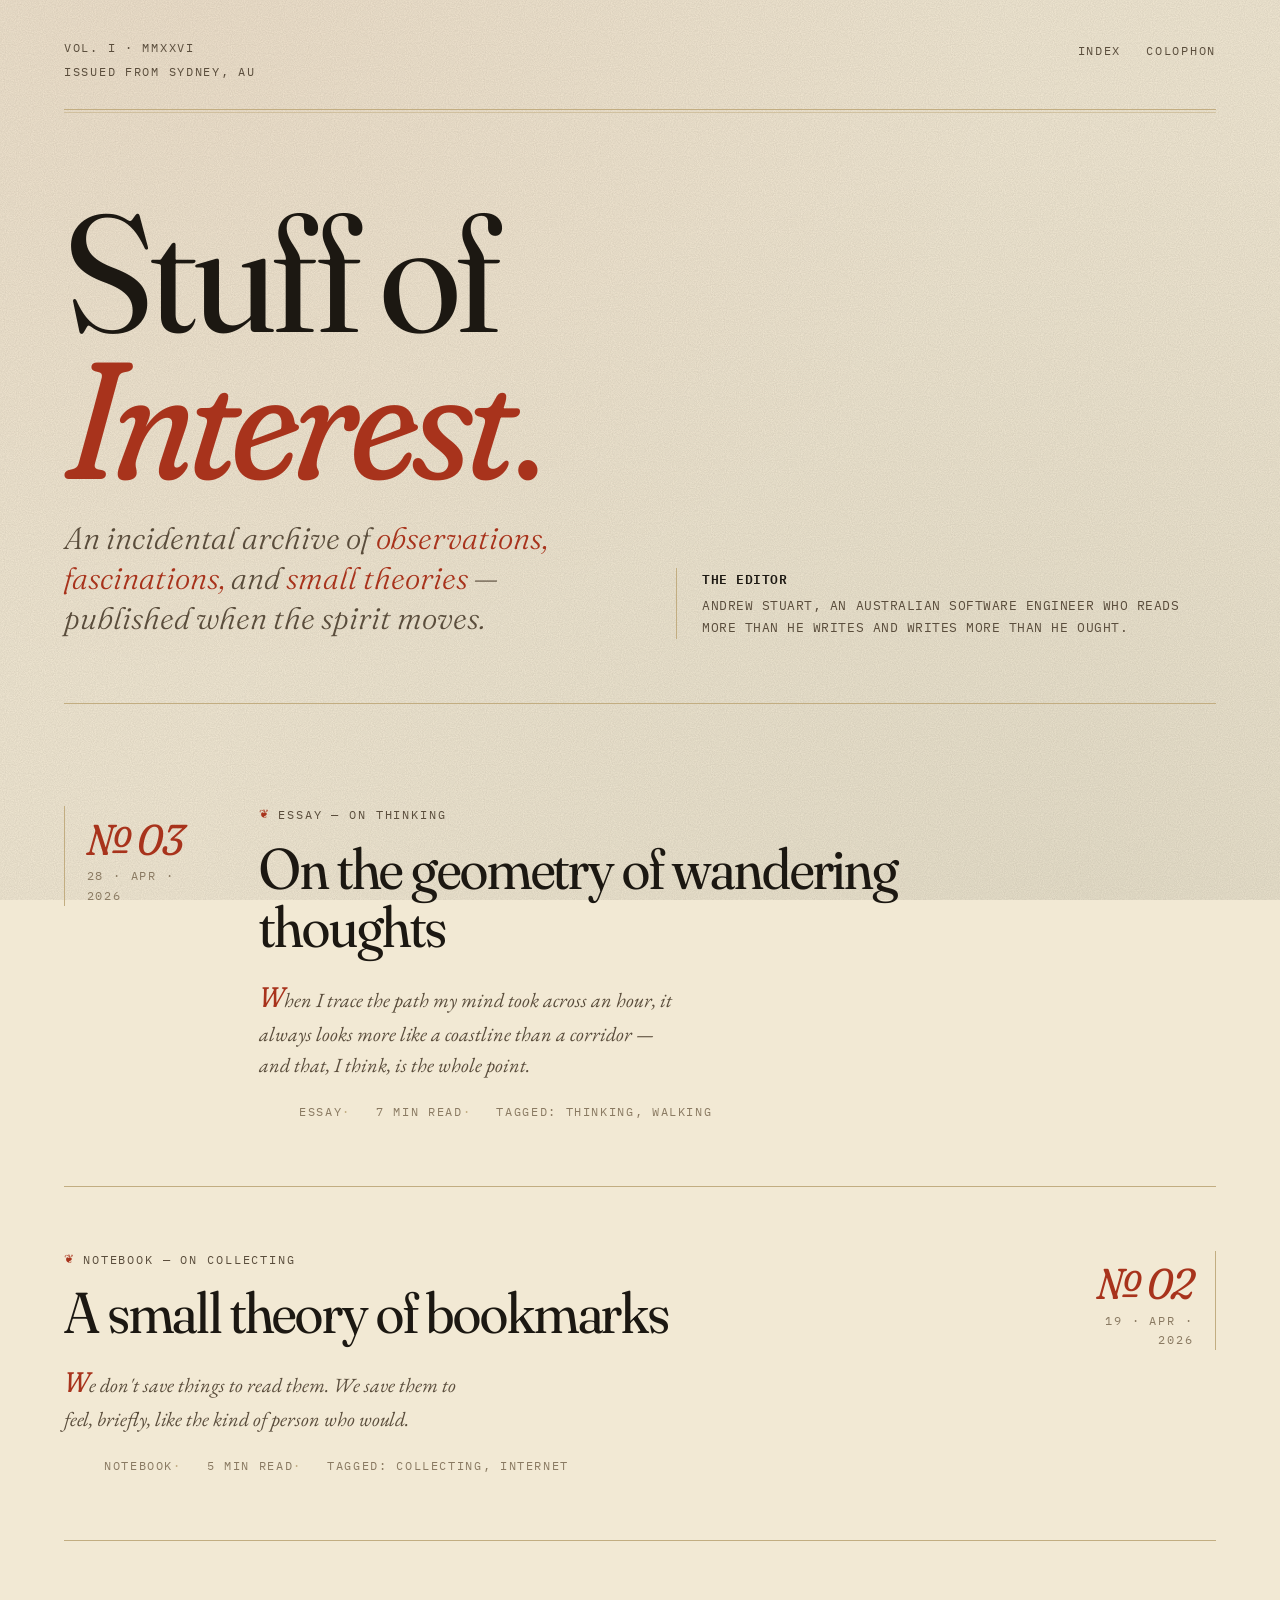
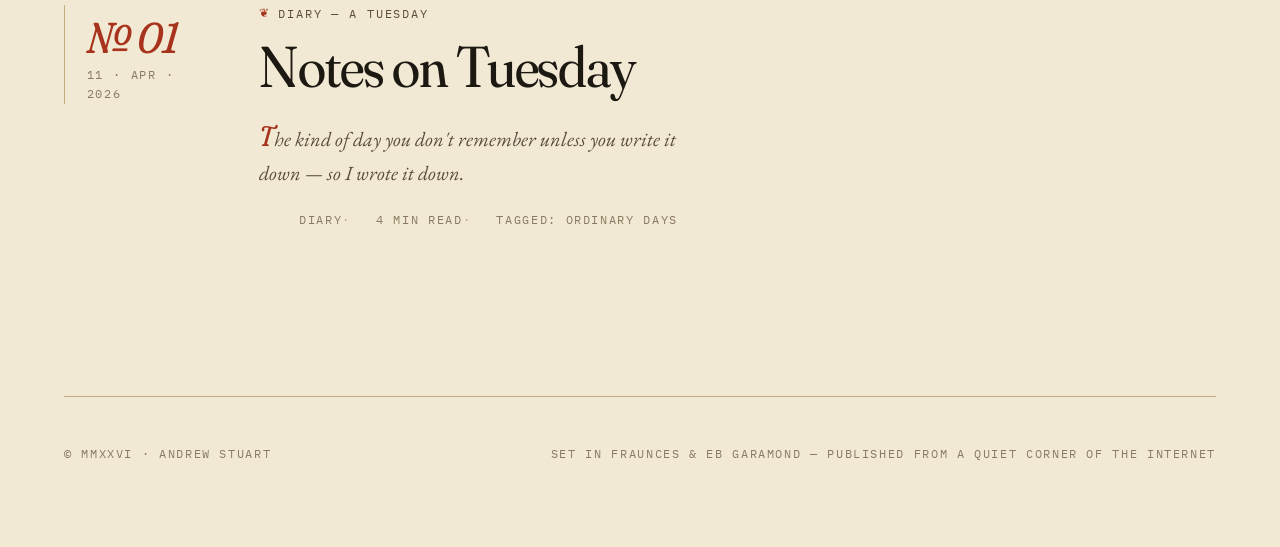
==== index.html @ b73d091a "Initial commit: Stuff of Interest blog Editorial-style static blog with three sample posts. Set in F" ====
<!doctype html>
<html lang="en">
<head>
  <meta charset="utf-8">
  <meta name="viewport" content="width=device-width, initial-scale=1">
  <title>Stuff of Interest — a commonplace book by Andrew Stuart</title>
  <meta name="description" content="An incidental archive of observations, fascinations, and small theories — a commonplace book kept by Andrew Stuart.">
  <link rel="preconnect" href="https://fonts.googleapis.com">
  <link rel="preconnect" href="https://fonts.gstatic.com" crossorigin>
  <link href="https://fonts.googleapis.com/css2?family=Fraunces:ital,opsz,wght,SOFT,WONK@0,9..144,300..700,30..100,0..1;1,9..144,300..700,30..100,0..1&family=EB+Garamond:ital,wght@0,400..600;1,400..600&family=IBM+Plex+Mono:wght@400;500&display=swap" rel="stylesheet">
  <link rel="stylesheet" href="assets/css/styles.css">
</head>
<body>
  <div class="page">

    <header class="masthead">
      <div class="mast-meta">
        <span>Vol. I · MMXXVI</span>
        <span>Issued from Sydney, AU</span>
      </div>
      <nav class="mast-nav" aria-label="Primary">
        <a href="index.html">Index</a>
        <a href="about.html">Colophon</a>
      </nav>
    </header>

    <section class="hero">
      <h1 class="logotype">
        Stuff of<br>
        <em>Interest</em><span class="period">.</span>
      </h1>
    </section>

    <section class="lede">
      <p class="lede-tagline">
        An incidental archive of <em>observations, fascinations,</em> and <em>small theories</em> — published when the spirit moves.
      </p>
      <aside class="lede-card">
        <strong>The Editor</strong>
        Andrew Stuart, an Australian software engineer who reads more than he writes and writes more than he ought.
      </aside>
    </section>

    <main>
      <ol class="entries" role="list">

        <li class="entry">
          <div class="entry-no">
            <span class="num">№ 03</span>
            <span class="date">28 · Apr · 2026</span>
          </div>
          <div class="entry-body">
            <p class="entry-tag">Essay — On thinking</p>
            <h2 class="entry-title">
              <a href="posts/geometry-of-wandering.html">On the geometry of wandering thoughts</a>
            </h2>
            <p class="entry-dek">
              When I trace the path my mind took across an hour, it always looks more like a coastline than a corridor — and that, I think, is the whole point.
            </p>
            <ul class="entry-meta">
              <li>Essay</li>
              <li>7 min read</li>
              <li>Tagged: thinking, walking</li>
            </ul>
          </div>
        </li>

        <li class="entry">
          <div class="entry-no">
            <span class="num">№ 02</span>
            <span class="date">19 · Apr · 2026</span>
          </div>
          <div class="entry-body">
            <p class="entry-tag">Notebook — On collecting</p>
            <h2 class="entry-title">
              <a href="posts/theory-of-bookmarks.html">A small theory of bookmarks</a>
            </h2>
            <p class="entry-dek">
              We don't save things to read them. We save them to feel, briefly, like the kind of person who would.
            </p>
            <ul class="entry-meta">
              <li>Notebook</li>
              <li>5 min read</li>
              <li>Tagged: collecting, internet</li>
            </ul>
          </div>
        </li>

        <li class="entry">
          <div class="entry-no">
            <span class="num">№ 01</span>
            <span class="date">11 · Apr · 2026</span>
          </div>
          <div class="entry-body">
            <p class="entry-tag">Diary — A Tuesday</p>
            <h2 class="entry-title">
              <a href="posts/notes-on-tuesday.html">Notes on Tuesday</a>
            </h2>
            <p class="entry-dek">
              The kind of day you don't remember unless you write it down — so I wrote it down.
            </p>
            <ul class="entry-meta">
              <li>Diary</li>
              <li>4 min read</li>
              <li>Tagged: ordinary days</li>
            </ul>
          </div>
        </li>

      </ol>
    </main>

    <footer class="colophon-foot">
      <p>© MMXXVI · Andrew Stuart</p>
      <p>Set in Fraunces &amp; EB Garamond — published from a quiet corner of the internet</p>
    </footer>

  </div>
</body>
</html>
---- assets/css/styles.css ----
/* ───────────────────────────────────────────────────────
   Stuff of Interest — stylesheet
   Set in Fraunces, EB Garamond, IBM Plex Mono
   ─────────────────────────────────────────────────────── */

:root {
  --paper:        #f2e9d4;
  --paper-warm:   #ede2c6;
  --paper-deep:   #e3d4ad;
  --ink:          #1c1812;
  --ink-soft:     #5a4d3c;
  --ink-faint:    #8a7a62;
  --accent:       #a8331c;
  --accent-deep:  #7a2412;
  --accent-light: #d6724e;
  --rule:         #c2ad81;
  --highlight:    #e7c14b;

  --serif-display: "Fraunces", "Iowan Old Style", "Palatino", Georgia, serif;
  --serif-body:    "EB Garamond", "Palatino", "Iowan Old Style", Georgia, serif;
  --mono:          "IBM Plex Mono", "JetBrains Mono", ui-monospace, "Menlo", monospace;

  --measure: 36rem;
}

/* ── reset ── */
*, *::before, *::after { box-sizing: border-box; }
html, body { margin: 0; padding: 0; }
img, svg { display: block; max-width: 100%; }
a { color: inherit; }

/* ── paper ── */
html {
  background: var(--paper);
  color: var(--ink);
  font-family: var(--serif-body);
  font-size: 18px;
  line-height: 1.6;
  -webkit-font-smoothing: antialiased;
  -moz-osx-font-smoothing: grayscale;
  text-rendering: optimizeLegibility;
  font-feature-settings: "kern", "liga", "onum";
}

body {
  position: relative;
  min-height: 100vh;
  /* paper grain — tiny SVG noise overlay */
  background-image:
    radial-gradient(ellipse at 15% 0%, rgba(168, 51, 28, 0.04), transparent 55%),
    radial-gradient(ellipse at 85% 100%, rgba(58, 80, 53, 0.05), transparent 60%),
    url("data:image/svg+xml;utf8,<svg xmlns='http://www.w3.org/2000/svg' width='240' height='240'><filter id='n'><feTurbulence type='fractalNoise' baseFrequency='0.92' numOctaves='2' stitchTiles='stitch'/><feColorMatrix values='0 0 0 0 0.11   0 0 0 0 0.09   0 0 0 0 0.07   0 0 0 0.18 0'/></filter><rect width='100%' height='100%' filter='url(%23n)'/></svg>");
  background-attachment: fixed, fixed, fixed;
}

/* ── selection ── */
::selection {
  background: var(--ink);
  color: var(--paper);
}

/* ── links ── */
a {
  color: var(--accent);
  text-decoration: none;
  border-bottom: 1px solid currentColor;
  text-underline-offset: 0.18em;
  transition: color .25s ease, border-color .25s ease, background-color .25s ease;
}
a:hover {
  color: var(--accent-deep);
  background-color: rgba(231, 193, 75, 0.32);
}

/* ───────────────────────── layout ───────────────────────── */
.page {
  max-width: 88rem;
  margin: 0 auto;
  padding: clamp(1.5rem, 3vw, 3rem) clamp(1.25rem, 5vw, 5rem) 4rem;
}

/* ─────────────── masthead ─────────────── */
.masthead {
  display: grid;
  grid-template-columns: 1fr auto;
  align-items: start;
  gap: 1rem;
  padding-bottom: 1.5rem;
  border-bottom: 1px solid var(--rule);
  margin-bottom: clamp(2.5rem, 7vw, 6rem);
  position: relative;
}

.masthead::before {
  /* second hairline beneath the rule, classic masthead trick */
  content: "";
  position: absolute;
  left: 0; right: 0;
  bottom: -4px;
  border-bottom: 1px solid var(--rule);
  opacity: .55;
}

.mast-meta {
  font-family: var(--mono);
  font-size: .68rem;
  letter-spacing: .14em;
  text-transform: uppercase;
  color: var(--ink-soft);
  display: flex;
  flex-direction: column;
  gap: .35em;
}

.mast-meta a { color: var(--ink-soft); border-bottom-color: transparent; }
.mast-meta a:hover { color: var(--accent); border-bottom-color: var(--accent); background: transparent; }

.mast-nav {
  font-family: var(--mono);
  font-size: .68rem;
  letter-spacing: .14em;
  text-transform: uppercase;
  text-align: right;
  color: var(--ink-soft);
  display: flex;
  gap: 1.4rem;
  align-items: flex-start;
  padding-top: .15rem;
}

.mast-nav a {
  color: var(--ink-soft);
  border-bottom: 1px solid transparent;
}
.mast-nav a:hover {
  color: var(--accent);
  border-bottom-color: var(--accent);
  background: transparent;
}

/* ─────────────── hero / logotype ─────────────── */
.logotype {
  font-family: var(--serif-display);
  font-weight: 400;
  font-style: normal;
  font-variation-settings: "SOFT" 30, "WONK" 1, "opsz" 144;
  font-size: clamp(3.5rem, 13vw, 11rem);
  line-height: .88;
  letter-spacing: -0.025em;
  margin: 0 0 1.5rem;
  color: var(--ink);
}

.logotype em {
  font-style: italic;
  font-variation-settings: "SOFT" 100, "WONK" 1, "opsz" 144;
  color: var(--accent);
}

.logotype .period {
  color: var(--accent);
  font-style: normal;
}

.lede {
  display: grid;
  grid-template-columns: 1fr minmax(0, 30rem);
  gap: 3rem;
  align-items: end;
  margin-bottom: clamp(3rem, 8vw, 6rem);
  padding-bottom: clamp(2rem, 5vw, 4rem);
  border-bottom: 1px solid var(--rule);
}

.lede-tagline {
  font-family: var(--serif-display);
  font-style: italic;
  font-weight: 300;
  font-size: clamp(1.4rem, 2.4vw, 2rem);
  line-height: 1.3;
  color: var(--ink-soft);
  margin: 0;
  max-width: 28rem;
}

.lede-tagline em {
  color: var(--accent);
  font-style: italic;
}

.lede-card {
  font-family: var(--mono);
  font-size: .72rem;
  line-height: 1.7;
  letter-spacing: .04em;
  color: var(--ink-soft);
  border-left: 1px solid var(--rule);
  padding-left: 1.4rem;
  text-transform: uppercase;
}

.lede-card strong {
  display: block;
  color: var(--ink);
  font-weight: 600;
  margin-bottom: .4em;
}

/* ─────────────── entries (homepage list) ─────────────── */
.entries {
  list-style: none;
  margin: 0;
  padding: 0;
  display: flex;
  flex-direction: column;
}

.entry {
  display: grid;
  grid-template-columns: 8rem 1fr;
  gap: clamp(1.5rem, 4vw, 4rem);
  padding: clamp(2.5rem, 5vw, 4rem) 0;
  border-bottom: 1px solid var(--rule);
  position: relative;
}

.entry:first-child { padding-top: 0; }
.entry:last-child  { border-bottom: none; }

/* alternating layout — every other entry shifts its title */
.entry:nth-child(even) {
  grid-template-columns: 1fr 8rem;
}
.entry:nth-child(even) .entry-no { order: 2; text-align: right; padding-left: 0; padding-right: 0; border-left: none; border-right: 1px solid var(--rule); padding-right: 1.2rem; }
.entry:nth-child(even) .entry-body { order: 1; padding-right: 1.2rem; }

.entry-no {
  font-family: var(--mono);
  font-size: .72rem;
  letter-spacing: .14em;
  text-transform: uppercase;
  color: var(--ink-faint);
  padding-left: 1.2rem;
  border-left: 1px solid var(--rule);
  align-self: start;
  padding-top: .65rem;
  display: flex;
  flex-direction: column;
  gap: .4em;
}

.entry-no .num {
  font-family: var(--serif-display);
  font-style: italic;
  font-size: 2.4rem;
  font-weight: 400;
  letter-spacing: -0.02em;
  color: var(--accent);
  line-height: 1;
  font-variation-settings: "SOFT" 100, "opsz" 144;
}

.entry-no .date {
  font-size: .68rem;
}

.entry-body {
  min-width: 0;
}

.entry-tag {
  font-family: var(--mono);
  font-size: .65rem;
  letter-spacing: .16em;
  text-transform: uppercase;
  color: var(--ink-soft);
  margin: 0 0 .8rem;
}

.entry-tag::before {
  content: "❦";
  display: inline-block;
  margin-right: .6em;
  color: var(--accent);
  transform: translateY(-0.05em);
}

.entry-title {
  font-family: var(--serif-display);
  font-weight: 400;
  font-variation-settings: "SOFT" 50, "opsz" 144;
  font-size: clamp(2rem, 4.5vw, 3.6rem);
  line-height: 1.02;
  letter-spacing: -0.02em;
  margin: 0 0 1rem;
  color: var(--ink);
  max-width: 22ch;
}

.entry-title a {
  color: inherit;
  border-bottom: none;
  background-image: linear-gradient(to right, var(--accent), var(--accent));
  background-size: 0% 2px;
  background-repeat: no-repeat;
  background-position: 0 100%;
  transition: background-size .5s cubic-bezier(.2, .9, .3, 1), color .3s;
}
.entry-title a:hover {
  color: var(--accent);
  background-size: 100% 2px;
  background-color: transparent;
}

.entry-dek {
  font-size: 1.12rem;
  line-height: 1.55;
  color: var(--ink-soft);
  max-width: 42ch;
  margin: 0 0 1.2rem;
  font-style: italic;
  font-family: var(--serif-body);
}

.entry-dek::first-letter {
  font-family: var(--serif-display);
  font-size: 1.4em;
  font-style: italic;
  color: var(--accent);
  font-variation-settings: "SOFT" 100, "opsz" 144;
}

.entry-meta {
  font-family: var(--mono);
  font-size: .65rem;
  letter-spacing: .14em;
  text-transform: uppercase;
  color: var(--ink-faint);
  display: flex;
  gap: 1.4rem;
  flex-wrap: wrap;
  margin: 0;
}

.entry-meta li { list-style: none; }
.entry-meta li + li::before {
  content: "·";
  margin-right: 1.4rem;
  margin-left: -1.4rem;
  color: var(--rule);
}

/* ───────────────────────── post page ───────────────────────── */
.article {
  display: grid;
  grid-template-columns: minmax(0, 1fr);
  justify-items: center;
  margin-top: 2rem;
}

.article-head {
  text-align: center;
  max-width: 40rem;
  margin-bottom: 4rem;
  position: relative;
}

.article-kicker {
  font-family: var(--mono);
  font-size: .7rem;
  letter-spacing: .22em;
  text-transform: uppercase;
  color: var(--accent);
  margin: 0 0 2rem;
  display: flex;
  align-items: center;
  justify-content: center;
  gap: 1rem;
}

.article-kicker::before,
.article-kicker::after {
  content: "";
  height: 1px;
  background: var(--rule);
  flex: 1;
  max-width: 4rem;
}

.article-title {
  font-family: var(--serif-display);
  font-weight: 400;
  font-variation-settings: "SOFT" 60, "opsz" 144;
  font-size: clamp(2.4rem, 6vw, 5rem);
  line-height: 1;
  letter-spacing: -0.025em;
  margin: 0 0 1.5rem;
}

.article-title em {
  font-style: italic;
  color: var(--accent);
  font-variation-settings: "SOFT" 100, "opsz" 144;
}

.article-deck {
  font-family: var(--serif-display);
  font-style: italic;
  font-weight: 300;
  font-size: clamp(1.1rem, 1.8vw, 1.4rem);
  line-height: 1.4;
  color: var(--ink-soft);
  margin: 0 auto 2rem;
  max-width: 32rem;
}

.article-byline {
  font-family: var(--mono);
  font-size: .68rem;
  letter-spacing: .16em;
  text-transform: uppercase;
  color: var(--ink-soft);
  display: flex;
  justify-content: center;
  gap: 1.4rem;
  flex-wrap: wrap;
}
.article-byline span + span::before {
  content: "·";
  margin-right: 1.4rem;
  margin-left: -1.4rem;
  color: var(--rule);
}

/* body */
.article-body {
  max-width: var(--measure);
  width: 100%;
  font-size: 1.18rem;
  line-height: 1.65;
}

.article-body p {
  margin: 0 0 1.4em;
  hyphens: auto;
}

.article-body > p:first-of-type::first-letter {
  font-family: var(--serif-display);
  font-weight: 400;
  font-variation-settings: "SOFT" 100, "opsz" 144;
  font-size: 5.2em;
  line-height: .82;
  float: left;
  padding: 0.05em 0.12em 0 0;
  color: var(--accent);
}

.article-body h2 {
  font-family: var(--serif-display);
  font-style: italic;
  font-weight: 400;
  font-variation-settings: "SOFT" 100, "opsz" 144;
  font-size: 1.9rem;
  line-height: 1.15;
  letter-spacing: -.01em;
  margin: 3rem 0 1rem;
  color: var(--ink);
}

.article-body blockquote {
  font-family: var(--serif-display);
  font-style: italic;
  font-weight: 300;
  font-variation-settings: "SOFT" 100, "opsz" 144;
  font-size: 1.55rem;
  line-height: 1.35;
  margin: 2.5rem -2rem;
  padding: 0 2rem;
  border-left: 2px solid var(--accent);
  color: var(--ink);
}

.article-body em { font-style: italic; }
.article-body strong { font-weight: 600; color: var(--ink); }
.article-body code {
  font-family: var(--mono);
  font-size: .92em;
  background: var(--paper-deep);
  padding: 0.1em 0.4em;
  border-radius: 2px;
}

.article-body hr,
.fleuron {
  border: none;
  text-align: center;
  margin: 3rem 0;
  display: block;
  color: var(--accent);
}

.fleuron::before {
  content: "❦";
  font-family: var(--serif-display);
  font-size: 1.6rem;
  letter-spacing: 1.5rem;
  padding-left: 1.5rem;
  color: var(--accent);
}

.article-body ul, .article-body ol {
  padding-left: 1.5rem;
  margin: 0 0 1.4em;
}
.article-body li { margin-bottom: .4em; }

/* article footer + nav */
.article-foot {
  max-width: var(--measure);
  width: 100%;
  margin-top: 4rem;
  padding-top: 2rem;
  border-top: 1px solid var(--rule);
  font-family: var(--mono);
  font-size: .72rem;
  letter-spacing: .12em;
  text-transform: uppercase;
  color: var(--ink-soft);
  display: flex;
  justify-content: space-between;
  gap: 1rem;
}

.article-foot a { color: var(--ink); border-bottom: 1px solid var(--rule); }
.article-foot a:hover { color: var(--accent); border-bottom-color: var(--accent); }

.article-nav {
  max-width: 60rem;
  width: 100%;
  margin: 4rem auto 0;
  display: grid;
  grid-template-columns: 1fr 1fr;
  gap: 2rem;
  border-top: 1px solid var(--rule);
  padding-top: 2rem;
}

.article-nav a {
  display: block;
  border: none;
  font-family: var(--serif-display);
  font-style: italic;
  color: var(--ink);
  font-size: 1.3rem;
  line-height: 1.2;
  background: transparent;
}
.article-nav a:hover { color: var(--accent); background: transparent; }
.article-nav .nav-label {
  display: block;
  font-family: var(--mono);
  font-size: .65rem;
  letter-spacing: .18em;
  text-transform: uppercase;
  color: var(--ink-faint);
  margin-bottom: .5rem;
  font-style: normal;
}
.article-nav .nav-next { text-align: right; }

/* ────────────── about / colophon ────────────── */
.colophon {
  max-width: 38rem;
  margin: 0 auto;
}

.colophon-section {
  border-top: 1px solid var(--rule);
  padding: 2rem 0;
  display: grid;
  grid-template-columns: 8rem 1fr;
  gap: 2rem;
}

.colophon-section:last-of-type { border-bottom: 1px solid var(--rule); }

.colophon-label {
  font-family: var(--mono);
  font-size: .68rem;
  letter-spacing: .16em;
  text-transform: uppercase;
  color: var(--accent);
  padding-top: .35rem;
}

.colophon-body p { margin: 0 0 .9em; }
.colophon-body p:last-child { margin-bottom: 0; }

/* ───────────────────────── footer ───────────────────────── */
.colophon-foot {
  margin-top: clamp(4rem, 8vw, 7rem);
  padding-top: 2rem;
  border-top: 1px solid var(--rule);
  display: flex;
  justify-content: space-between;
  flex-wrap: wrap;
  gap: 1rem;
  font-family: var(--mono);
  font-size: .65rem;
  letter-spacing: .14em;
  text-transform: uppercase;
  color: var(--ink-faint);
}

.colophon-foot a { color: var(--ink-faint); border-bottom-color: transparent; }
.colophon-foot a:hover { color: var(--accent); border-bottom-color: var(--accent); background: transparent; }

/* ───────────────────────── animations ───────────────────────── */
@keyframes rise {
  from { opacity: 0; transform: translateY(0.6rem); }
  to   { opacity: 1; transform: translateY(0); }
}
@keyframes fade {
  from { opacity: 0; }
  to   { opacity: 1; }
}

.masthead { animation: fade .8s ease both; }
.logotype { animation: rise 1.1s cubic-bezier(.2,.8,.3,1) both; animation-delay: .1s; }
.lede     { animation: rise 1.1s cubic-bezier(.2,.8,.3,1) both; animation-delay: .35s; }
.entry    { animation: rise 1s   cubic-bezier(.2,.8,.3,1) both; }
.entry:nth-child(1) { animation-delay: .5s; }
.entry:nth-child(2) { animation-delay: .65s; }
.entry:nth-child(3) { animation-delay: .8s; }
.entry:nth-child(4) { animation-delay: .95s; }
.entry:nth-child(5) { animation-delay: 1.1s; }

.article-head { animation: rise 1s cubic-bezier(.2,.8,.3,1) both; animation-delay: .15s; }
.article-body { animation: rise 1s cubic-bezier(.2,.8,.3,1) both; animation-delay: .4s; }

@media (prefers-reduced-motion: reduce) {
  *, *::before, *::after {
    animation: none !important;
    transition: none !important;
  }
}

/* ───────────────────────── responsive ───────────────────────── */
@media (max-width: 720px) {
  .masthead {
    grid-template-columns: 1fr;
    gap: 1rem;
  }
  .mast-nav { justify-content: flex-start; text-align: left; }

  .lede {
    grid-template-columns: 1fr;
    gap: 1.5rem;
  }
  .lede-card { border-left: none; border-top: 1px solid var(--rule); padding-left: 0; padding-top: 1.4rem; }

  .entry,
  .entry:nth-child(even) {
    grid-template-columns: 1fr;
    gap: 1rem;
  }
  .entry-no,
  .entry:nth-child(even) .entry-no {
    flex-direction: row;
    align-items: center;
    border-left: none;
    border-right: none;
    padding: 0;
    gap: 1rem;
  }
  .entry-no .num { font-size: 1.6rem; }
  .entry:nth-child(even) .entry-body { padding-right: 0; }

  .article-body blockquote {
    margin: 2rem 0;
    padding-left: 1.2rem;
  }

  .article-foot,
  .article-nav {
    grid-template-columns: 1fr;
    flex-direction: column;
  }
  .article-nav .nav-next { text-align: left; }

  .colophon-section {
    grid-template-columns: 1fr;
    gap: .6rem;
  }
}
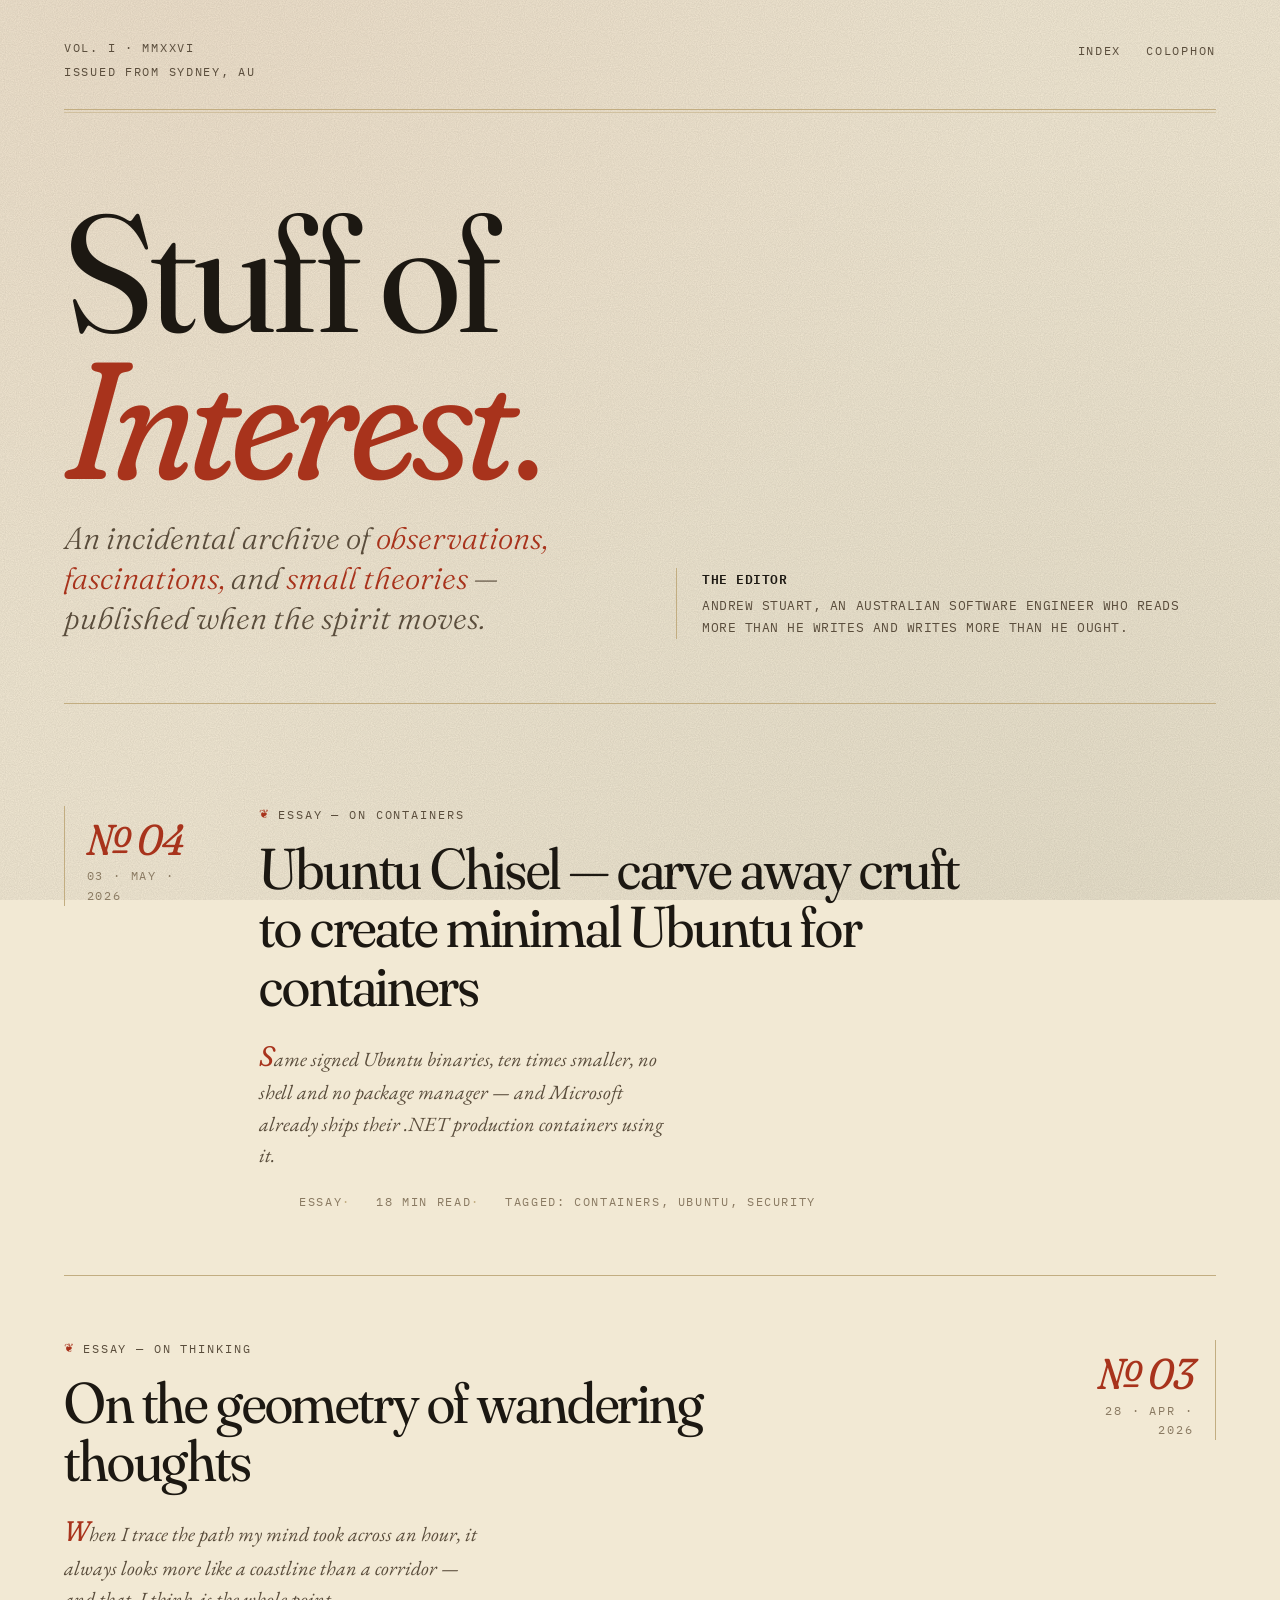
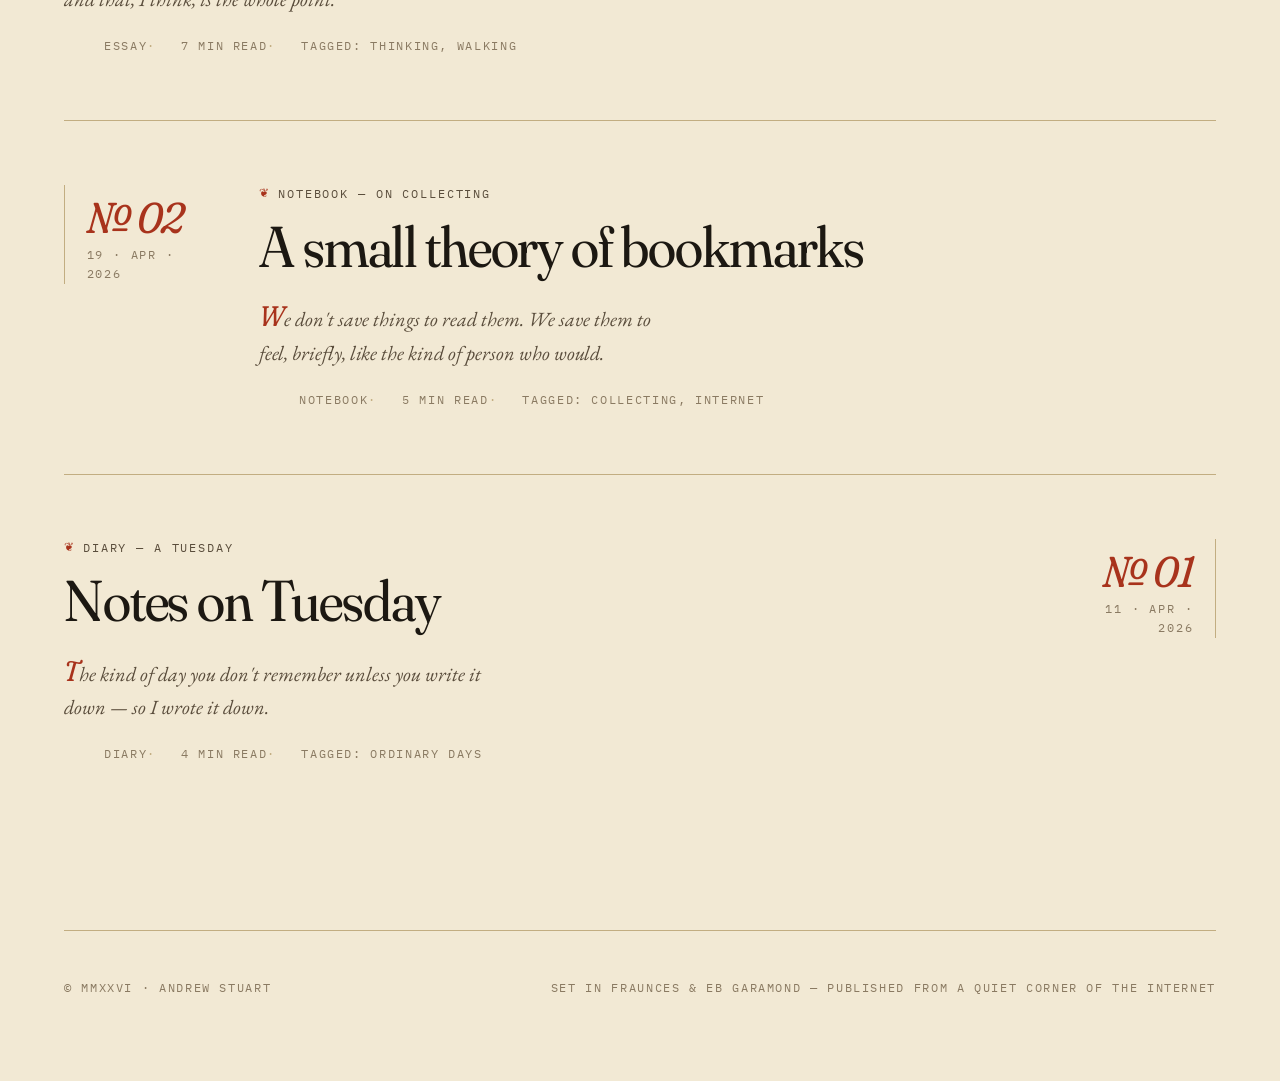
==== commit 7ff823a8: "Add post: Ubuntu Chisel — carve away cruft First long-form essay. Adds posts/ubuntu-chisel.html, ind" ====
--- a/index.html
+++ b/index.html
@@ -43,6 +43,27 @@
 
     <main>
       <ol class="entries" role="list">
+
+        <li class="entry">
+          <div class="entry-no">
+            <span class="num">№ 04</span>
+            <span class="date">03 · May · 2026</span>
+          </div>
+          <div class="entry-body">
+            <p class="entry-tag">Essay — On containers</p>
+            <h2 class="entry-title">
+              <a href="posts/ubuntu-chisel.html">Ubuntu Chisel — carve away cruft to create minimal Ubuntu for containers</a>
+            </h2>
+            <p class="entry-dek">
+              Same signed Ubuntu binaries, ten times smaller, no shell and no package manager — and Microsoft already ships their .NET production containers using it.
+            </p>
+            <ul class="entry-meta">
+              <li>Essay</li>
+              <li>18 min read</li>
+              <li>Tagged: containers, ubuntu, security</li>
+            </ul>
+          </div>
+        </li>
 
         <li class="entry">
           <div class="entry-no">
--- a/assets/css/styles.css
+++ b/assets/css/styles.css
@@ -489,6 +489,31 @@
   background: var(--paper-deep);
   padding: 0.1em 0.4em;
   border-radius: 2px;
+}
+
+.article-body pre {
+  font-family: var(--mono);
+  font-size: 0.78rem;
+  line-height: 1.6;
+  background: var(--paper-deep);
+  border: 1px solid var(--rule);
+  border-left: 2px solid var(--accent);
+  padding: 1.1rem 1.3rem;
+  margin: 1.8rem -1rem;
+  overflow-x: auto;
+  color: var(--ink);
+  white-space: pre;
+  -webkit-overflow-scrolling: touch;
+  border-radius: 1px;
+}
+
+.article-body pre code {
+  font-family: inherit;
+  font-size: inherit;
+  background: transparent;
+  padding: 0;
+  border-radius: 0;
+  color: inherit;
 }
 
 .article-body hr,
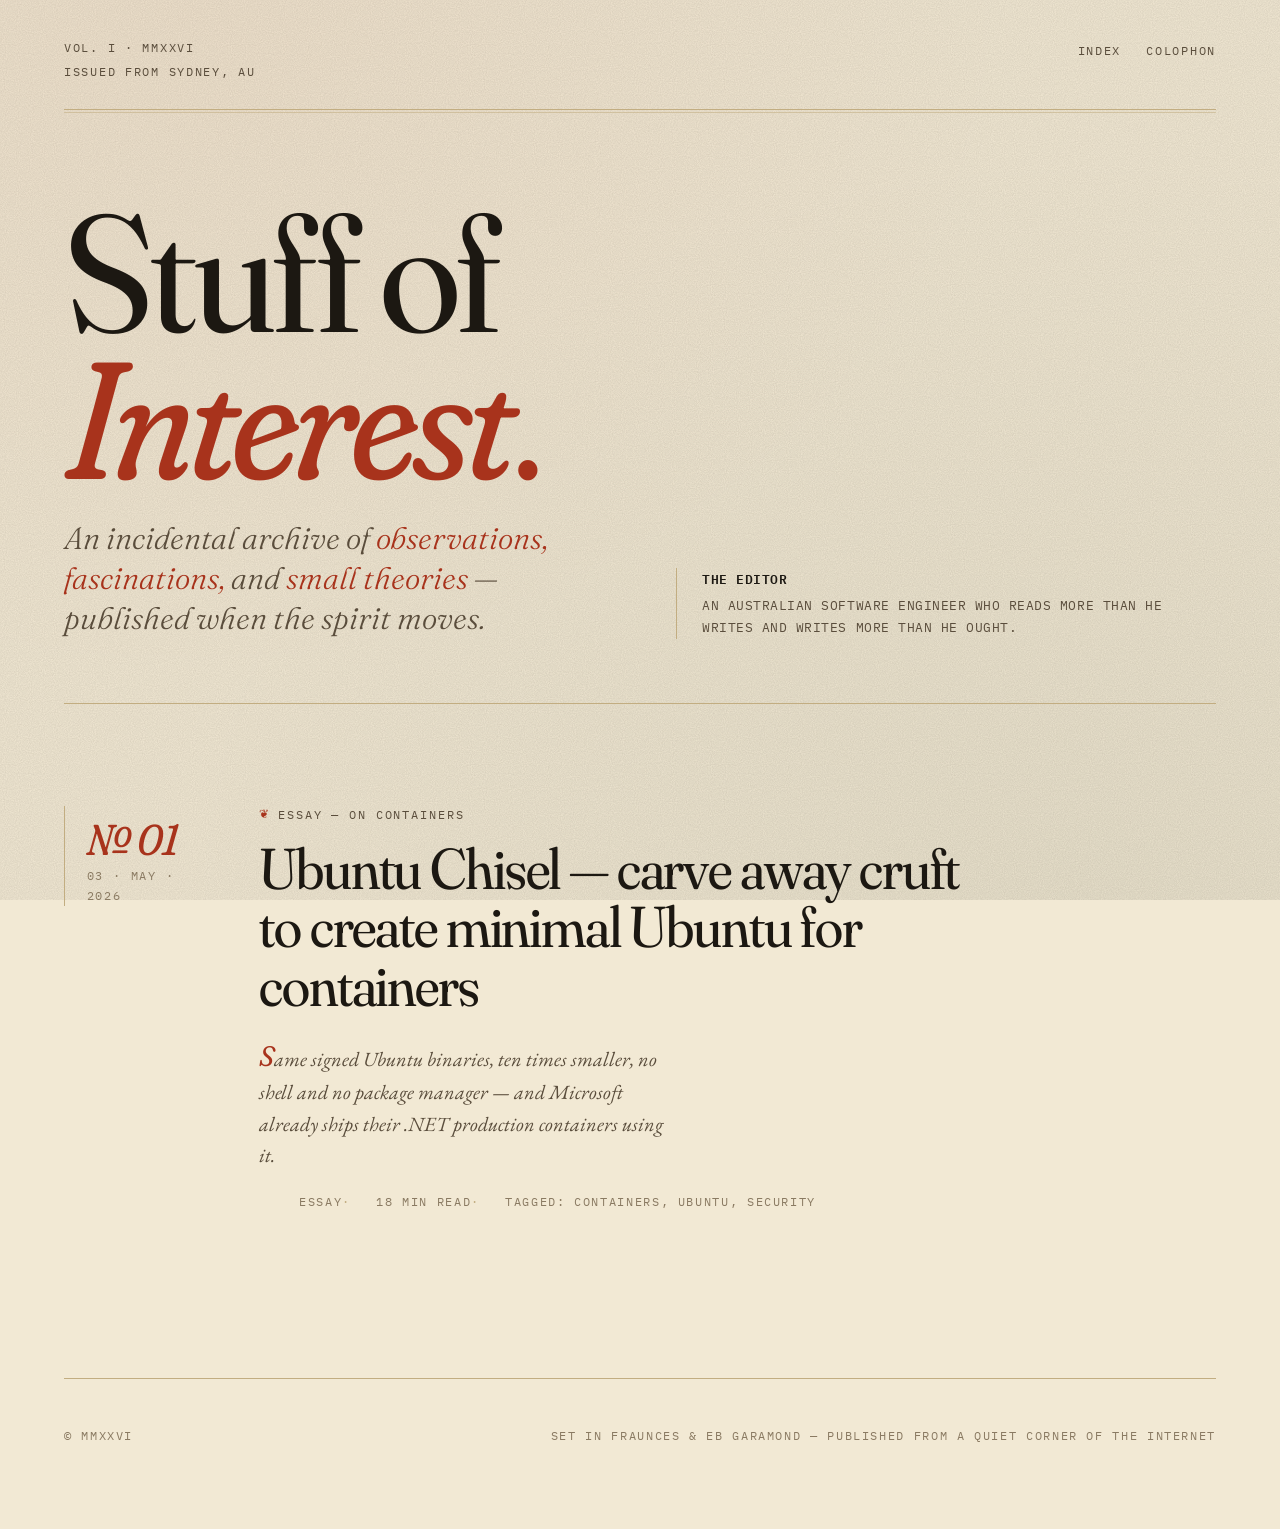
==== commit 1b708d88: "Strip personal name and prune sample posts Removed the three sample posts (geometry-of-wandering, th" ====
--- a/index.html
+++ b/index.html
@@ -3,8 +3,8 @@
 <head>
   <meta charset="utf-8">
   <meta name="viewport" content="width=device-width, initial-scale=1">
-  <title>Stuff of Interest — a commonplace book by Andrew Stuart</title>
-  <meta name="description" content="An incidental archive of observations, fascinations, and small theories — a commonplace book kept by Andrew Stuart.">
+  <title>Stuff of Interest — a commonplace book</title>
+  <meta name="description" content="An incidental archive of observations, fascinations, and small theories.">
   <link rel="preconnect" href="https://fonts.googleapis.com">
   <link rel="preconnect" href="https://fonts.gstatic.com" crossorigin>
   <link href="https://fonts.googleapis.com/css2?family=Fraunces:ital,opsz,wght,SOFT,WONK@0,9..144,300..700,30..100,0..1;1,9..144,300..700,30..100,0..1&family=EB+Garamond:ital,wght@0,400..600;1,400..600&family=IBM+Plex+Mono:wght@400;500&display=swap" rel="stylesheet">
@@ -37,7 +37,7 @@
       </p>
       <aside class="lede-card">
         <strong>The Editor</strong>
-        Andrew Stuart, an Australian software engineer who reads more than he writes and writes more than he ought.
+        An Australian software engineer who reads more than he writes and writes more than he ought.
       </aside>
     </section>
 
@@ -46,7 +46,7 @@
 
         <li class="entry">
           <div class="entry-no">
-            <span class="num">№ 04</span>
+            <span class="num">№ 01</span>
             <span class="date">03 · May · 2026</span>
           </div>
           <div class="entry-body">
@@ -65,74 +65,11 @@
           </div>
         </li>
 
-        <li class="entry">
-          <div class="entry-no">
-            <span class="num">№ 03</span>
-            <span class="date">28 · Apr · 2026</span>
-          </div>
-          <div class="entry-body">
-            <p class="entry-tag">Essay — On thinking</p>
-            <h2 class="entry-title">
-              <a href="posts/geometry-of-wandering.html">On the geometry of wandering thoughts</a>
-            </h2>
-            <p class="entry-dek">
-              When I trace the path my mind took across an hour, it always looks more like a coastline than a corridor — and that, I think, is the whole point.
-            </p>
-            <ul class="entry-meta">
-              <li>Essay</li>
-              <li>7 min read</li>
-              <li>Tagged: thinking, walking</li>
-            </ul>
-          </div>
-        </li>
-
-        <li class="entry">
-          <div class="entry-no">
-            <span class="num">№ 02</span>
-            <span class="date">19 · Apr · 2026</span>
-          </div>
-          <div class="entry-body">
-            <p class="entry-tag">Notebook — On collecting</p>
-            <h2 class="entry-title">
-              <a href="posts/theory-of-bookmarks.html">A small theory of bookmarks</a>
-            </h2>
-            <p class="entry-dek">
-              We don't save things to read them. We save them to feel, briefly, like the kind of person who would.
-            </p>
-            <ul class="entry-meta">
-              <li>Notebook</li>
-              <li>5 min read</li>
-              <li>Tagged: collecting, internet</li>
-            </ul>
-          </div>
-        </li>
-
-        <li class="entry">
-          <div class="entry-no">
-            <span class="num">№ 01</span>
-            <span class="date">11 · Apr · 2026</span>
-          </div>
-          <div class="entry-body">
-            <p class="entry-tag">Diary — A Tuesday</p>
-            <h2 class="entry-title">
-              <a href="posts/notes-on-tuesday.html">Notes on Tuesday</a>
-            </h2>
-            <p class="entry-dek">
-              The kind of day you don't remember unless you write it down — so I wrote it down.
-            </p>
-            <ul class="entry-meta">
-              <li>Diary</li>
-              <li>4 min read</li>
-              <li>Tagged: ordinary days</li>
-            </ul>
-          </div>
-        </li>
-
       </ol>
     </main>
 
     <footer class="colophon-foot">
-      <p>© MMXXVI · Andrew Stuart</p>
+      <p>© MMXXVI</p>
       <p>Set in Fraunces &amp; EB Garamond — published from a quiet corner of the internet</p>
     </footer>
 
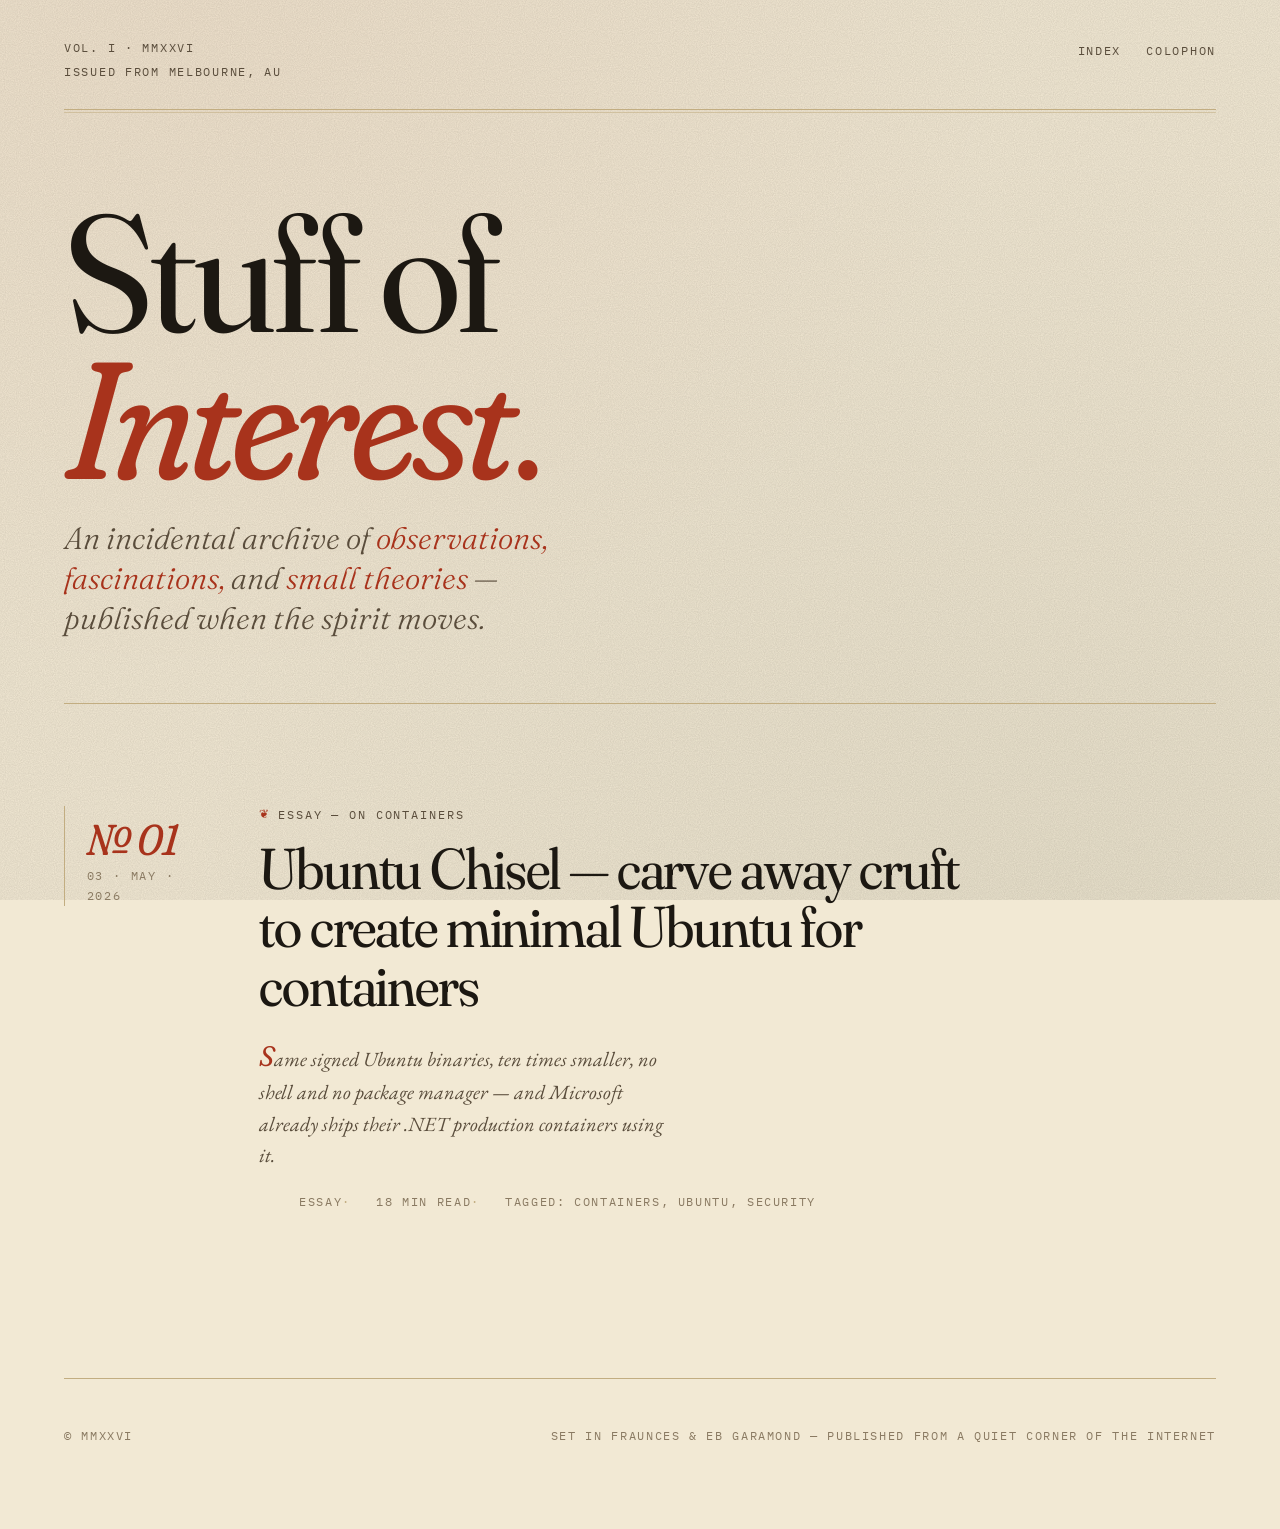
==== commit 39b73979: "Drop The Editor lede card; fix Sydney → Melbourne" ====
--- a/index.html
+++ b/index.html
@@ -16,7 +16,7 @@
     <header class="masthead">
       <div class="mast-meta">
         <span>Vol. I · MMXXVI</span>
-        <span>Issued from Sydney, AU</span>
+        <span>Issued from Melbourne, AU</span>
       </div>
       <nav class="mast-nav" aria-label="Primary">
         <a href="index.html">Index</a>
@@ -35,10 +35,6 @@
       <p class="lede-tagline">
         An incidental archive of <em>observations, fascinations,</em> and <em>small theories</em> — published when the spirit moves.
       </p>
-      <aside class="lede-card">
-        <strong>The Editor</strong>
-        An Australian software engineer who reads more than he writes and writes more than he ought.
-      </aside>
     </section>
 
     <main>
